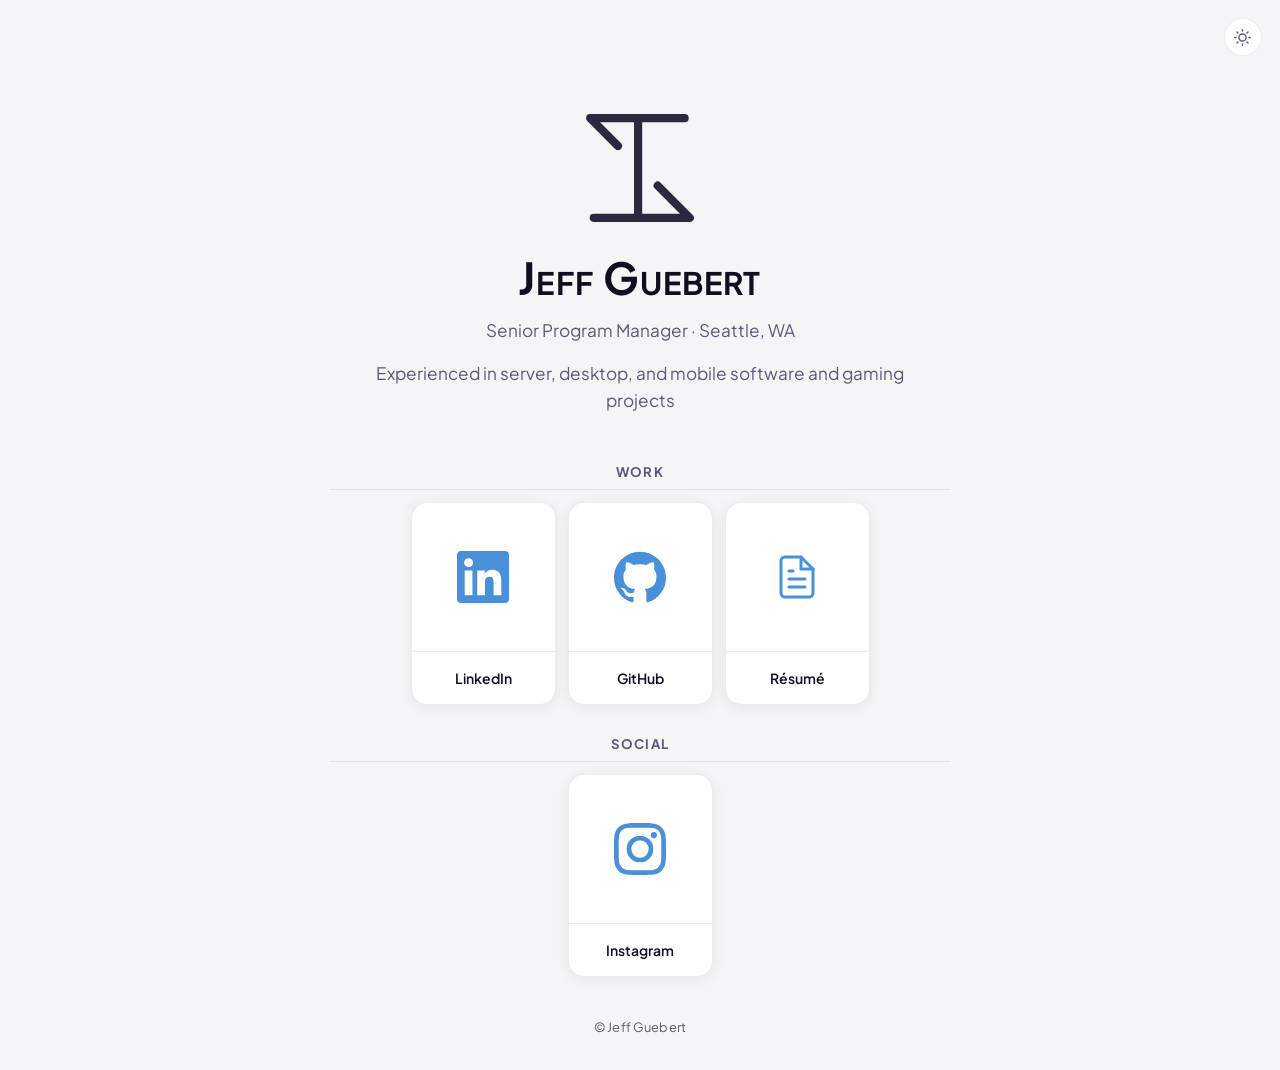
==== public/index.html @ e1b92544 "Deploy as a static-assets Cloudflare Worker Move all served files into public/ so nothing else in th" ====
<!DOCTYPE html>
<html lang="en">
<head>
  <meta charset="utf-8">
  <meta name="viewport" content="width=device-width, initial-scale=1">
  <title>Jeff Guebert</title>
  <meta name="description" content="Jeff Guebert — Program manager in tech and gaming. Seattle, WA.">
  <link rel="canonical" href="https://jeffguebert.com/">

  <!-- Open Graph -->
  <meta property="og:title"       content="Jeff Guebert">
  <meta property="og:description" content="Program manager in tech and gaming. Seattle, WA.">
  <meta property="og:image"       content="https://jeffguebert.com/assets/og-image.png">
  <meta property="og:url"         content="https://jeffguebert.com/">
  <meta property="og:type"        content="website">

  <!-- Twitter Card -->
  <meta name="twitter:card"        content="summary_large_image">
  <meta name="twitter:title"       content="Jeff Guebert">
  <meta name="twitter:description" content="Program manager in tech and gaming. Seattle, WA.">
  <meta name="twitter:image"       content="https://jeffguebert.com/assets/og-image.png">

  <!-- Favicon -->
  <link rel="icon" type="image/svg+xml" href="/favicon.svg">
  <link rel="icon" type="image/png"     href="/assets/favicon-32.png" sizes="32x32">

  <!-- Stylesheet -->
  <link rel="stylesheet" href="style.css">

  <!-- Apply stored theme before first paint to prevent flash -->
  <script src="/theme.js"></script>

  <!-- Structured data -->
  <script type="application/ld+json">
  {
    "@context": "https://schema.org",
    "@type": "Person",
    "name": "Jeff Guebert",
    "url": "https://jeffguebert.com",
    "jobTitle": "Senior Program Manager",
    "sameAs": [
      "https://linkedin.com/in/jguebert",
      "https://github.com/jguebert",
      "https://instagram.com/archetypaltexan"
    ],
    "address": {
      "@type": "PostalAddress",
      "addressLocality": "Seattle",
      "addressRegion": "WA"
    }
  }
  </script>
</head>
<body>

  <!-- ── Theme toggle ──────────────────────────────────────────────── -->
  <button id="theme-toggle" aria-label="Switch to light mode">
    <!-- Moon: visible in dark mode (click to go light) -->
    <svg class="icon-moon" xmlns="http://www.w3.org/2000/svg" width="17" height="17"
         viewBox="0 0 24 24" fill="none" stroke="currentColor"
         stroke-width="2" stroke-linecap="round" stroke-linejoin="round" aria-hidden="true">
      <path d="M21 12.79A9 9 0 1 1 11.21 3 7 7 0 0 0 21 12.79z"/>
    </svg>
    <!-- Sun: visible in light mode (click to go dark) -->
    <svg class="icon-sun" xmlns="http://www.w3.org/2000/svg" width="17" height="17"
         viewBox="0 0 24 24" fill="none" stroke="currentColor"
         stroke-width="2" stroke-linecap="round" stroke-linejoin="round" aria-hidden="true">
      <circle cx="12" cy="12" r="5"/>
      <line x1="12" y1="1"  x2="12" y2="3"/>
      <line x1="12" y1="21" x2="12" y2="23"/>
      <line x1="4.22"  y1="4.22"  x2="5.64"  y2="5.64"/>
      <line x1="18.36" y1="18.36" x2="19.78" y2="19.78"/>
      <line x1="1"  y1="12" x2="3"  y2="12"/>
      <line x1="21" y1="12" x2="23" y2="12"/>
      <line x1="4.22"  y1="19.78" x2="5.64"  y2="18.36"/>
      <line x1="18.36" y1="5.64"  x2="19.78" y2="4.22"/>
    </svg>
  </button>

  <main>

    <!-- ── Hero ────────────────────────────────────────────────────── -->
    <header>
      <div class="monogram" role="img" aria-label="JG Monogram">
        <svg width="100%" height="100%" viewBox="0 0 400 400"
             xmlns="http://www.w3.org/2000/svg"
             fill-rule="evenodd" clip-rule="evenodd" stroke-linecap="round"
             stroke-linejoin="round" stroke-miterlimit="1.5"
             aria-hidden="true">
          <title>JG</title>
          <g transform="matrix(0.648439,0,0,0.648439,-1108.48,-1550.81)">
            <path d="M2263.71,2425.54L1743.39,2425.54L1896.72,2578.87" fill="none" stroke="currentColor" stroke-width="45.08px"/>
          </g>
          <g transform="matrix(0.648439,0,0,0.648439,-1108.48,-1550.81)">
            <path d="M2007.51,2974.55L2007.51,2425.54L2007.51,2689.66" fill="none" stroke="currentColor" stroke-width="45.08px"/>
          </g>
          <g transform="matrix(0.648439,0,0,0.648439,-1108.48,-1550.81)">
            <path d="M2115.33,2797.48L2292.4,2974.55L1763.17,2974.55" fill="none" stroke="currentColor" stroke-width="45.08px"/>
          </g>
        </svg>
      </div>

      <h1>Jeff Guebert</h1>
      <p class="tagline">Senior Program Manager &middot; Seattle, WA</p>
      <p class="tagline">Experienced in server, desktop, and mobile software and gaming projects</p>
    </header>

    <!-- ── Links ───────────────────────────────────────────────────── -->
    <section class="links" aria-label="Links">

      <div class="links-group">
        <h2 class="links-heading">Work</h2>
        <div class="links-cards">

          <a href="https://linkedin.com/in/jguebert"
             class="link-card"
             target="_blank" rel="noopener noreferrer">
            <div class="card-icon" aria-hidden="true">
              <svg xmlns="http://www.w3.org/2000/svg" width="52" height="52"
                   viewBox="0 0 24 24" fill="currentColor">
                <path d="M20.447 20.452h-3.554v-5.569c0-1.328-.027-3.037-1.852-3.037
                         -1.853 0-2.136 1.445-2.136 2.939v5.667H9.351V9h3.414v1.561h.046
                         c.477-.9 1.637-1.85 3.37-1.85 3.601 0 4.267 2.37 4.267 5.455v6.286z
                         M5.337 7.433a2.062 2.062 0 0 1-2.063-2.065 2.064 2.064 0 1 1 2.063 2.065z
                         m1.782 13.019H3.555V9h3.564v11.452z
                         M22.225 0H1.771C.792 0 0 .774 0 1.729v20.542C0 23.227.792 24 1.771 24h20.451
                         C23.2 24 24 23.227 24 22.271V1.729C24 .774 23.2 0 22.222 0h.003z"/>
              </svg>
            </div>
            <div class="card-foot">
              <span class="card-name">LinkedIn</span>
              <span class="card-desc">Professional experience</span>
            </div>
          </a>

          <a href="https://github.com/jguebert"
             class="link-card"
             target="_blank" rel="noopener noreferrer">
            <div class="card-icon" aria-hidden="true">
              <svg xmlns="http://www.w3.org/2000/svg" width="52" height="52"
                   viewBox="0 0 24 24" fill="currentColor">
                <path d="M12 .297c-6.63 0-12 5.373-12 12 0 5.303 3.438 9.8 8.205 11.385
                         .6.113.82-.258.82-.577 0-.285-.01-1.04-.015-2.04
                         -3.338.724-4.042-1.61-4.042-1.61C4.422 18.07 3.633 17.7 3.633 17.7
                         c-1.087-.744.084-.729.084-.729 1.205.084 1.838 1.236 1.838 1.236
                         1.07 1.835 2.809 1.305 3.495.998.108-.776.417-1.305.76-1.605
                         -2.665-.3-5.466-1.332-5.466-5.93 0-1.31.465-2.38 1.235-3.22
                         -.135-.303-.54-1.523.105-3.176 0 0 1.005-.322 3.3 1.23
                         .96-.267 1.98-.399 3-.405 1.02.006 2.04.138 3 .405
                         2.28-1.552 3.285-1.23 3.285-1.23.645 1.653.24 2.873.12 3.176
                         .765.84 1.23 1.91 1.23 3.22 0 4.61-2.805 5.625-5.475 5.92
                         .42.36.81 1.096.81 2.22 0 1.606-.015 2.896-.015 3.286
                         0 .315.21.69.825.57C20.565 22.092 24 17.592 24 12.297c0-6.627-5.373-12-12-12"/>
              </svg>
            </div>
            <div class="card-foot">
              <span class="card-name">GitHub</span>
              <span class="card-desc">Personal projects</span>
            </div>
          </a>

          <a href="/resume/"
             class="link-card">
            <div class="card-icon" aria-hidden="true">
              <svg xmlns="http://www.w3.org/2000/svg" width="48" height="48"
                   viewBox="0 0 24 24" fill="none" stroke="currentColor"
                   stroke-width="1.5" stroke-linecap="round" stroke-linejoin="round">
                <path d="M14 2H6a2 2 0 0 0-2 2v16a2 2 0 0 0 2 2h12a2 2 0 0 0 2-2V8z"/>
                <polyline points="14 2 14 8 20 8"/>
                <line x1="16" y1="13" x2="8" y2="13"/>
                <line x1="16" y1="17" x2="8" y2="17"/>
                <polyline points="10 9 9 9 8 9"/>
              </svg>
            </div>
            <div class="card-foot">
              <span class="card-name">Résumé</span>
              <span class="card-desc">My background</span>
            </div>
          </a>

        </div>
      </div>
      <div class="links-group">
        <h2 class="links-heading">Social</h2>
        <div class="links-cards">

          <a href="https://instagram.com/archetypaltexan"
             class="link-card"
             target="_blank" rel="noopener noreferrer">
            <div class="card-icon" aria-hidden="true">
              <svg xmlns="http://www.w3.org/2000/svg" width="52" height="52"
                   viewBox="0 0 24 24" fill="currentColor">
                <path d="M12 2.163c3.204 0 3.584.012 4.85.07 3.252.148 4.771 1.691 4.919 4.919
                         .058 1.265.069 1.645.069 4.849 0 3.205-.012 3.584-.069 4.849
                         -.149 3.225-1.664 4.771-4.919 4.919-1.266.058-1.644.07-4.85.07
                         -3.204 0-3.584-.012-4.849-.07-3.26-.149-4.771-1.699-4.919-4.92
                         -.058-1.265-.07-1.644-.07-4.849 0-3.204.013-3.583.07-4.849
                         .149-3.227 1.664-4.771 4.919-4.919 1.266-.057 1.645-.069 4.849-.069z
                         M12 0C8.741 0 8.333.014 7.053.072 2.695.272.273 2.69.073 7.052
                         .014 8.333 0 8.741 0 12c0 3.259.014 3.668.072 4.948
                         .2 4.358 2.618 6.78 6.98 6.98C8.333 23.986 8.741 24 12 24
                         c3.259 0 3.668-.014 4.948-.072 4.354-.2 6.782-2.618 6.979-6.98
                         .059-1.28.073-1.689.073-4.948 0-3.259-.014-3.667-.072-4.947
                         -.196-4.354-2.617-6.78-6.979-6.98C15.668.014 15.259 0 12 0z
                         m0 5.838a6.162 6.162 0 1 0 0 12.324 6.162 6.162 0 0 0 0-12.324z
                         M12 16a4 4 0 1 1 0-8 4 4 0 0 1 0 8z
                         m6.406-11.845a1.44 1.44 0 1 0 0 2.881 1.44 1.44 0 0 0 0-2.881z"/>
              </svg>
            </div>
            <div class="card-foot">
              <span class="card-name">Instagram</span>
              <span class="card-desc">Visit profile</span>
            </div>
          </a>

        </div>
      </div>

    </section>
  </main>

  <!-- ── Footer ──────────────────────────────────────────────────────── -->
  <footer>
    <p>&copy; <span id="year"></span> Jeff Guebert</p>
  </footer>

  <!-- ── JS: theme toggle + year ─────────────────────────────────────── -->
  <script src="/site.js"></script>

</body>
</html>
---- public/style.css ----
/*
  jeffguebert.com — stylesheet
  ─────────────────────────────────────────────────────────────────────
  Font: Plus Jakarta Sans
  Chosen over Geist (too developer-utilitarian) and Space Grotesk
  (too quirky/editorial) for its clean geometric proportions and
  just enough warmth to match the "conversational and confident"
  tone of a PM in gaming/tech. Works at all sizes and weights used.
  ─────────────────────────────────────────────────────────────────────
*/

/* ── Fonts ─────────────────────────────────────────────────────────── */
/*
  Plus Jakarta Sans is distributed as a variable font; one file covers
  the full weight axis (200–800). We self-host two subset files:
  latin-ext first (fallback), then latin (primary).
*/

@font-face {
  font-family: 'Plus Jakarta Sans';
  src: url('assets/fonts/PlusJakartaSans-latin-ext.woff2') format('woff2');
  font-weight: 200 800;
  font-style: normal;
  font-display: swap;
  unicode-range: U+0100-02BA, U+02BD-02C5, U+02C7-02CC, U+02CE-02D7,
                 U+02DD-02FF, U+0304, U+0308, U+0329, U+1D00-1DBF,
                 U+1E00-1E9F, U+1EF2-1EFF, U+2020, U+20A0-20AB,
                 U+20AD-20C0, U+2113, U+2C60-2C7F, U+A720-A7FF;
}

@font-face {
  font-family: 'Plus Jakarta Sans';
  src: url('assets/fonts/PlusJakartaSans-latin.woff2') format('woff2');
  font-weight: 200 800;
  font-style: normal;
  font-display: swap;
  unicode-range: U+0000-00FF, U+0131, U+0152-0153, U+02BB-02BC, U+02C6,
                 U+02DA, U+02DC, U+0304, U+0308, U+0329, U+2000-206F,
                 U+20AC, U+2122, U+2191, U+2193, U+2212, U+2215,
                 U+FEFF, U+FFFD;
}

/* ── Color tokens: dark mode (default) ─────────────────────────────── */

:root {
  --bg:              #0f1117;
  --bg-card:         #161b27;
  --bg-card-hover:   #1c2236;
  --text:            #e0e0e6;
  --text-heading:    #f0f0f6;
  --text-muted:      #888898;
  --accent-blue:     #4a90d9;
  --accent-orange:   #d4843e;
  --border:          rgba(255, 255, 255, 0.07);
  --border-hover:    rgba(74, 144, 217, 0.42);
  --shadow:          0 2px 14px rgba(0, 0, 0, 0.38);
  --shadow-hover:    0 6px 28px rgba(74, 144, 217, 0.14);
  --toggle-bg:       #1c2236;
}

/* Light mode via media query (no manual override in effect) */
@media (prefers-color-scheme: light) {
  :root:not([data-theme="dark"]) {
    --bg:              #f5f5f7;
    --bg-card:         #ffffff;
    --bg-card-hover:   #ebebf2;
    --text:            #2a2a3e;
    --text-heading:    #0f0f20;
    --text-muted:      #5a5a78;
    --border:          rgba(0, 0, 0, 0.08);
    --border-hover:    rgba(74, 144, 217, 0.5);
    --shadow:          0 2px 14px rgba(0, 0, 0, 0.07);
    --shadow-hover:    0 6px 28px rgba(74, 144, 217, 0.16);
    --toggle-bg:       #ffffff;
  }
}

/* Manual light override */
[data-theme="light"] {
  --bg:              #f5f5f7;
  --bg-card:         #ffffff;
  --bg-card-hover:   #ebebf2;
  --text:            #2a2a3e;
  --text-heading:    #0f0f20;
  --text-muted:      #5a5a78;
  --border:          rgba(0, 0, 0, 0.08);
  --border-hover:    rgba(74, 144, 217, 0.5);
  --shadow:          0 2px 14px rgba(0, 0, 0, 0.07);
  --shadow-hover:    0 6px 28px rgba(74, 144, 217, 0.16);
  --toggle-bg:       #ffffff;
}

/* Manual dark override */
[data-theme="dark"] {
  --bg:              #0f1117;
  --bg-card:         #161b27;
  --bg-card-hover:   #1c2236;
  --text:            #e0e0e6;
  --text-heading:    #f0f0f6;
  --text-muted:      #888898;
  --accent-blue:     #4a90d9;
  --accent-orange:   #d4843e;
  --border:          rgba(255, 255, 255, 0.07);
  --border-hover:    rgba(74, 144, 217, 0.42);
  --shadow:          0 2px 14px rgba(0, 0, 0, 0.38);
  --shadow-hover:    0 6px 28px rgba(74, 144, 217, 0.14);
  --toggle-bg:       #1c2236;
}

/* ── Reset & base ───────────────────────────────────────────────────── */

*, *::before, *::after {
  box-sizing: border-box;
  margin: 0;
  padding: 0;
}

html {
  -webkit-text-size-adjust: 100%;
}

body {
  font-family: 'Plus Jakarta Sans', system-ui, -apple-system, sans-serif;
  font-size: 17px;
  line-height: 1.65;
  background-color: var(--bg);
  color: var(--text);
  min-height: 100vh;
  display: flex;
  flex-direction: column;
  align-items: center;
  padding: 2.5rem 1.25rem 1.5rem;
  transition: background-color 200ms ease, color 200ms ease;
}

/* ── Theme toggle ───────────────────────────────────────────────────── */

#theme-toggle {
  position: fixed;
  top: 1.125rem;
  right: 1.125rem;
  width: 2.4rem;
  height: 2.4rem;
  border-radius: 50%;
  background: var(--toggle-bg);
  border: 1px solid var(--border);
  color: var(--text-muted);
  cursor: pointer;
  display: flex;
  align-items: center;
  justify-content: center;
  transition: background-color 200ms ease, border-color 200ms ease, color 200ms ease;
  z-index: 100;
}

#theme-toggle:hover {
  background: var(--bg-card-hover);
  border-color: var(--border-hover);
  color: var(--accent-blue);
}

#theme-toggle:focus-visible {
  outline: 2px solid var(--accent-blue);
  outline-offset: 3px;
}

/* Icon visibility: show moon in dark mode, sun in light mode */
.icon-moon { display: block; }
.icon-sun  { display: none; }

[data-theme="light"] .icon-moon { display: none; }
[data-theme="light"] .icon-sun  { display: block; }

@media (prefers-color-scheme: light) {
  :root:not([data-theme="dark"]) .icon-moon { display: none; }
  :root:not([data-theme="dark"]) .icon-sun  { display: block; }
}

/* ── Layout ─────────────────────────────────────────────────────────── */

main {
  width: 100%;
  max-width: 620px;
  flex: 1;
  display: flex;
  flex-direction: column;
  align-items: center;
  padding-top: 4.5rem;
  gap: 3rem;
}

/* ── Header ─────────────────────────────────────────────────────────── */

header {
  display: flex;
  flex-direction: column;
  align-items: center;
  text-align: center;
  gap: 1rem;
}

/* ── JG Monogram ────────────────────────────────────────────────────── */

.monogram {
  width: 112px;
  height: auto;
  margin-bottom: 0.375rem;
}

.monogram svg {
  width: 100%;
  height: auto;
  overflow: visible;
}

/* ── Name & Tagline ─────────────────────────────────────────────────── */

h1 {
  font-size: clamp(2rem, 5.5vw, 2.75rem);
  font-weight: 700;
  font-variant-caps: small-caps;
  color: var(--text-heading);
  letter-spacing: 0.025em;
  line-height: 1.1;
}

.tagline {
  font-size: clamp(0.975rem, 2.5vw, 1.075rem);
  font-weight: 400;
  color: var(--text-muted);
  max-width: 550px;
  line-height: 1.55;
}

/* ── Link cards (playing card layout) ──────────────────────────────── */

.links {
  width: 100%;
  display: flex;
  flex-direction: column;
  align-items: center;
  gap: 1.75rem;
}

.links-group {
  display: flex;
  flex-direction: column;
  align-items: center;
  gap: 0.75rem;
  width: 100%;
}

.links-cards {
  display: flex;
  flex-wrap: wrap;
  justify-content: center;
  gap: 0.75rem;
}

.link-card {
  display: flex;
  flex-direction: column;
  width: 145px;
  aspect-ratio: 5 / 7;
  background: var(--bg-card);
  border: 1px solid var(--border);
  border-radius: 16px;
  text-decoration: none;
  color: var(--text);
  box-shadow: var(--shadow);
  overflow: hidden;
  transition:
    background-color 200ms ease,
    border-color     200ms ease,
    box-shadow       200ms ease,
    transform        150ms ease;
}

.link-card:hover {
  background: var(--bg-card-hover);
  border-color: var(--border-hover);
  box-shadow: var(--shadow-hover);
  transform: translateY(-5px);
}

.link-card:focus-visible {
  outline: 2px solid var(--accent-blue);
  outline-offset: 3px;
}

.link-card:active {
  transform: translateY(-2px);
}

/* Icon area — top portion of the card */
.card-icon {
  flex: 1;
  display: flex;
  align-items: center;
  justify-content: center;
  color: var(--accent-blue);
  border-bottom: 1px solid var(--border);
  transition: color 200ms ease, border-color 200ms ease;
}

/* Label area — bottom strip */
.card-foot {
  position: relative;
  height: 3.25rem;
  flex-shrink: 0;
}

/* Name and description share the same space; one is visible at a time */
.card-name,
.card-desc {
  position: absolute;
  inset: 0;
  display: flex;
  align-items: center;
  justify-content: center;
  padding: 0.25rem 0.625rem;
  text-align: center;
  line-height: 1.3;
  transition: opacity 200ms ease;
}

.card-name {
  font-weight: 600;
  font-size: 0.875rem;
  color: var(--text-heading);
  opacity: 1;
}

.card-desc {
  font-size: 0.725rem;
  color: var(--text-muted);
  opacity: 0;
}

.link-card:hover .card-name { opacity: 0; }
.link-card:hover .card-desc { opacity: 1; }
.link-card:hover .card-icon { color: var(--accent-orange); }

/* ── Links section headings ─────────────────────────────────────────── */

.links-heading {
  font-size: 0.825rem;
  font-weight: 700;
  letter-spacing: 0.1em;
  text-transform: uppercase;
  color: var(--text-muted);
  text-align: center;
  width: 100%;
  padding-bottom: 0.375rem;
  border-bottom: 1px solid var(--border);
}

/* ── Footer ─────────────────────────────────────────────────────────── */

footer {
  width: 100%;
  max-width: 620px;
  padding: 2.5rem 0 0.5rem;
  text-align: center;
}

footer p {
  font-size: 0.8rem;
  color: var(--text-muted);
  letter-spacing: 0.01em;
}

/* ── Responsive: narrow screens ─────────────────────────────────────── */

@media (max-width: 480px) {
  body {
    padding-top: 2rem;
  }

  main {
    padding-top: 3.5rem;
    gap: 2.25rem;
  }

  .monogram {
    width: 88px;
  }

}

/* ── 404 page ───────────────────────────────────────────────────────── */

.home-link {
  display: inline-flex;
  align-items: center;
  gap: 0.375rem;
  font-size: 0.875rem;
  font-weight: 600;
  color: var(--text-muted);
  text-decoration: none;
  letter-spacing: 0.02em;
  margin-top: 0.75rem;
  transition: color 150ms ease;
}

.home-link:hover {
  color: var(--accent-blue);
}

.home-link:focus-visible {
  outline: 2px solid var(--accent-blue);
  outline-offset: 3px;
  border-radius: 3px;
}
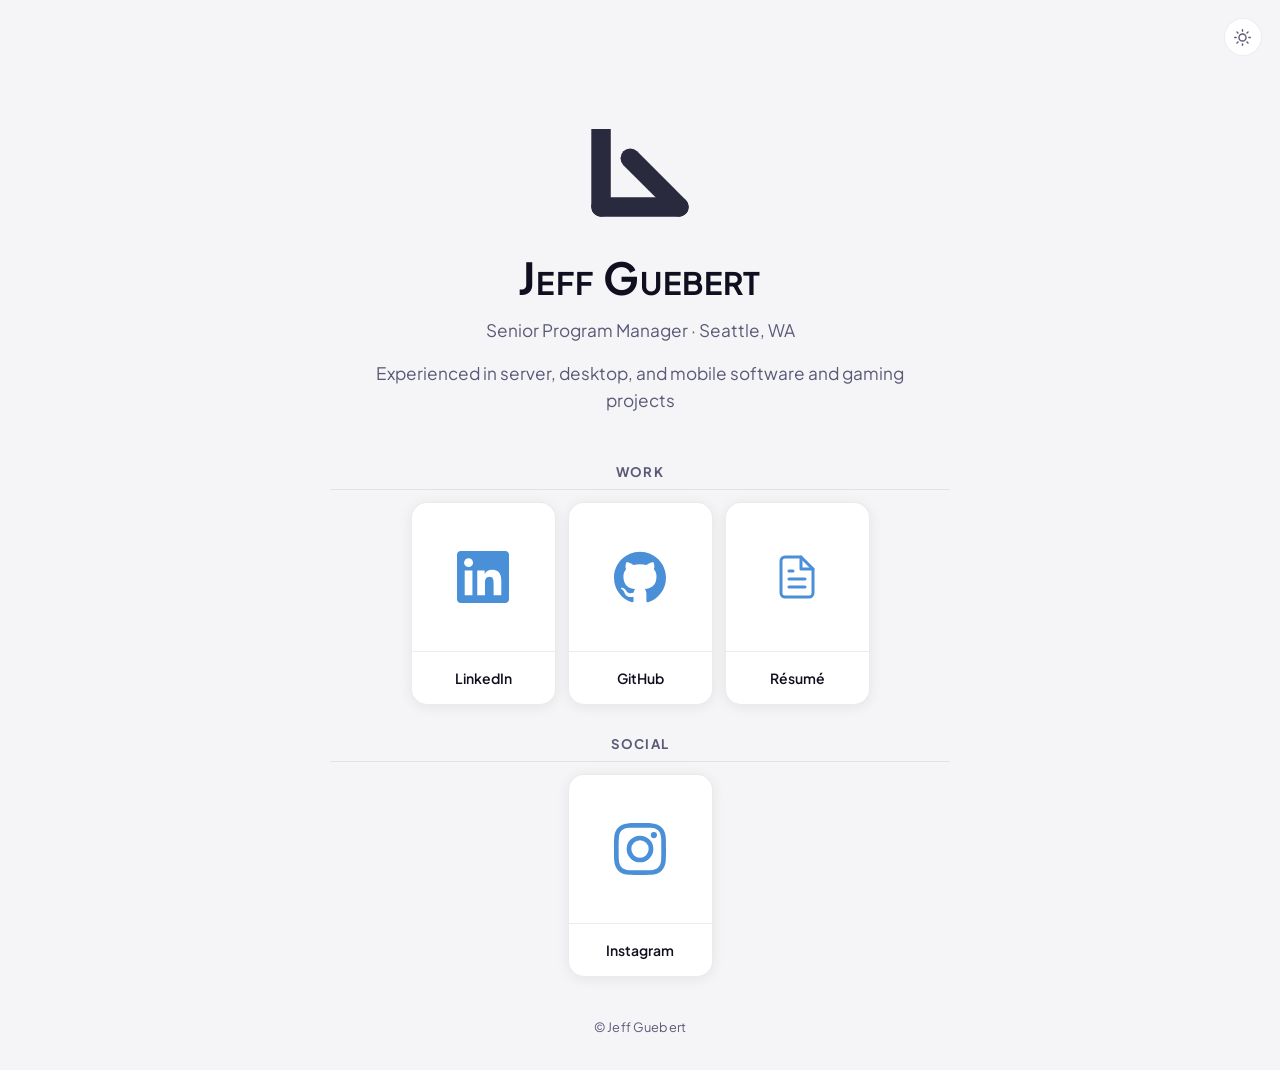
==== commit 6d9551a3: "Replace header logo, favicons, and add Apple touch icon Co-Authored-By: Claude Opus 5.5 <noreply@ant" ====
--- a/public/index.html
+++ b/public/index.html
@@ -23,6 +23,7 @@
   <!-- Favicon -->
   <link rel="icon" type="image/svg+xml" href="/favicon.svg">
   <link rel="icon" type="image/png"     href="/assets/favicon-32.png" sizes="32x32">
+  <link rel="apple-touch-icon" href="/apple-touch-icon.png" sizes="180x180">
 
   <!-- Stylesheet -->
   <link rel="stylesheet" href="style.css">
@@ -82,20 +83,15 @@
     <!-- ── Hero ────────────────────────────────────────────────────── -->
     <header>
       <div class="monogram" role="img" aria-label="JG Monogram">
-        <svg width="100%" height="100%" viewBox="0 0 400 400"
+        <svg width="100%" height="100%" viewBox="165 165 230 230"
              xmlns="http://www.w3.org/2000/svg"
-             fill-rule="evenodd" clip-rule="evenodd" stroke-linecap="round"
-             stroke-linejoin="round" stroke-miterlimit="1.5"
              aria-hidden="true">
           <title>JG</title>
-          <g transform="matrix(0.648439,0,0,0.648439,-1108.48,-1550.81)">
-            <path d="M2263.71,2425.54L1743.39,2425.54L1896.72,2578.87" fill="none" stroke="currentColor" stroke-width="45.08px"/>
-          </g>
-          <g transform="matrix(0.648439,0,0,0.648439,-1108.48,-1550.81)">
-            <path d="M2007.51,2974.55L2007.51,2425.54L2007.51,2689.66" fill="none" stroke="currentColor" stroke-width="45.08px"/>
-          </g>
-          <g transform="matrix(0.648439,0,0,0.648439,-1108.48,-1550.81)">
-            <path d="M2115.33,2797.48L2292.4,2974.55L1763.17,2974.55" fill="none" stroke="currentColor" stroke-width="45.08px"/>
+          <g fill="none" stroke="currentColor" stroke-width="40" stroke-linejoin="round">
+            <path d="M200 200V360" stroke-linecap="butt"/>
+            <path d="M200 360h160" stroke-linecap="round"/>
+            <path d="M360 360l-100-100" stroke-linecap="round"/>
+            <circle cx="200" cy="360" r="20" fill="currentColor" stroke="none"/>
           </g>
         </svg>
       </div>
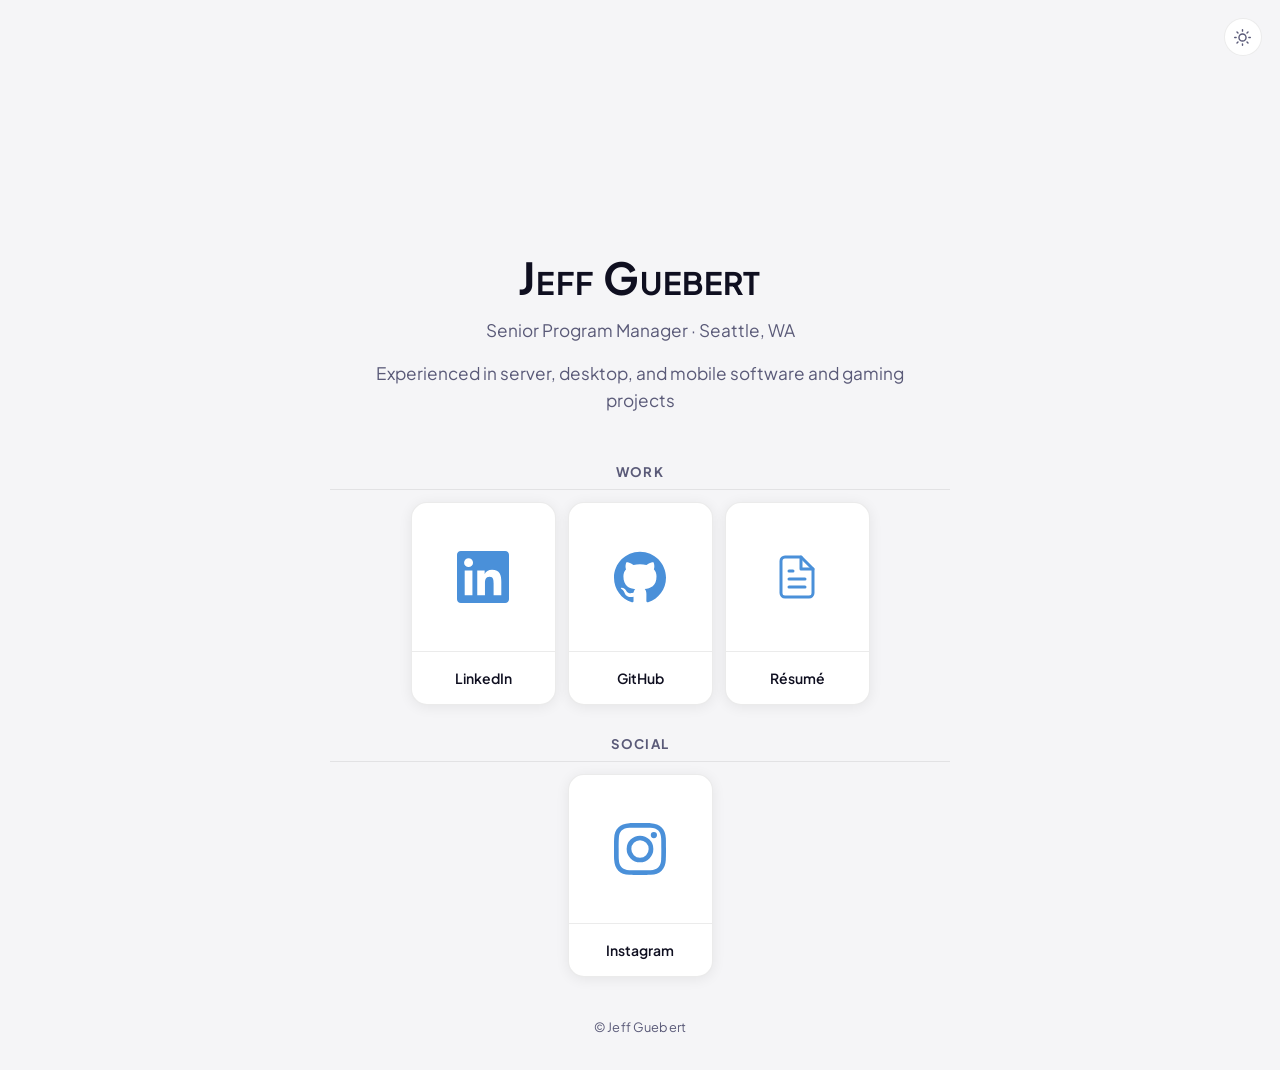
==== commit 50572876: "Reference jg_logo.svg from the homepage, theme the favicon, regenerate og-image Co-Authored-By: Clau" ====
--- a/public/index.html
+++ b/public/index.html
@@ -84,15 +84,8 @@
     <header>
       <div class="monogram" role="img" aria-label="JG Monogram">
         <svg width="100%" height="100%" viewBox="165 165 230 230"
-             xmlns="http://www.w3.org/2000/svg"
-             aria-hidden="true">
-          <title>JG</title>
-          <g fill="none" stroke="currentColor" stroke-width="40" stroke-linejoin="round">
-            <path d="M200 200V360" stroke-linecap="butt"/>
-            <path d="M200 360h160" stroke-linecap="round"/>
-            <path d="M360 360l-100-100" stroke-linecap="round"/>
-            <circle cx="200" cy="360" r="20" fill="currentColor" stroke="none"/>
-          </g>
+             xmlns="http://www.w3.org/2000/svg" aria-hidden="true">
+          <use href="/assets/jg_logo.svg#jg"/>
         </svg>
       </div>
 
